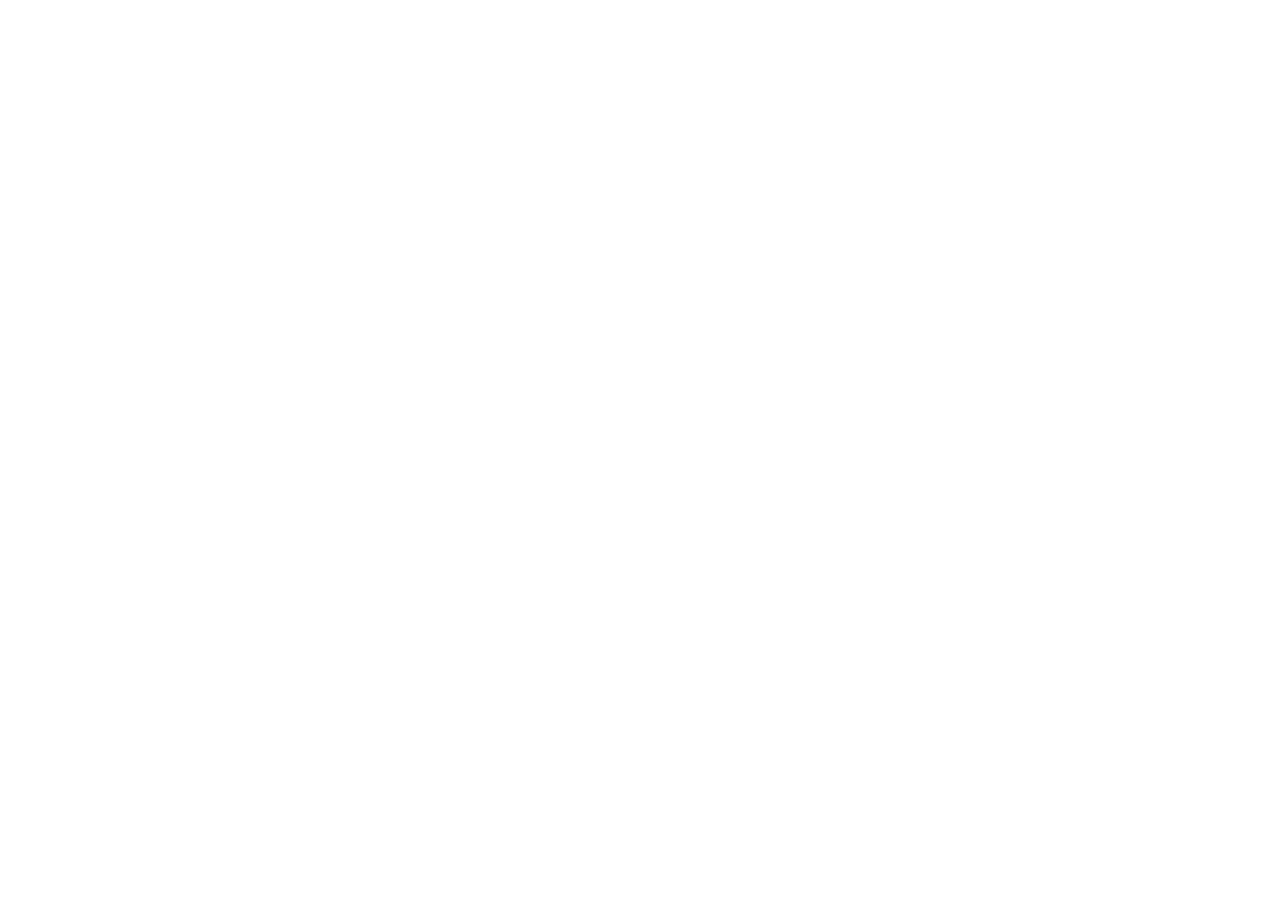
==== Card-glass-hover/index.html @ d4287542 "Practica de CSS con cards con efecto glass y hover" ====
<!DOCTYPE html>
<html lang="en">
<head>
  <meta charset="UTF-8">
  <meta http-equiv="X-UA-Compatible" content="IE=edge">
  <meta name="viewport" content="width=device-width, initial-scale=1.0">
  <link rel="stylesheet" href="estilos.css">
  <title>CardGlass - Hover</title>
</head>
<body>
  
</body>
</html>
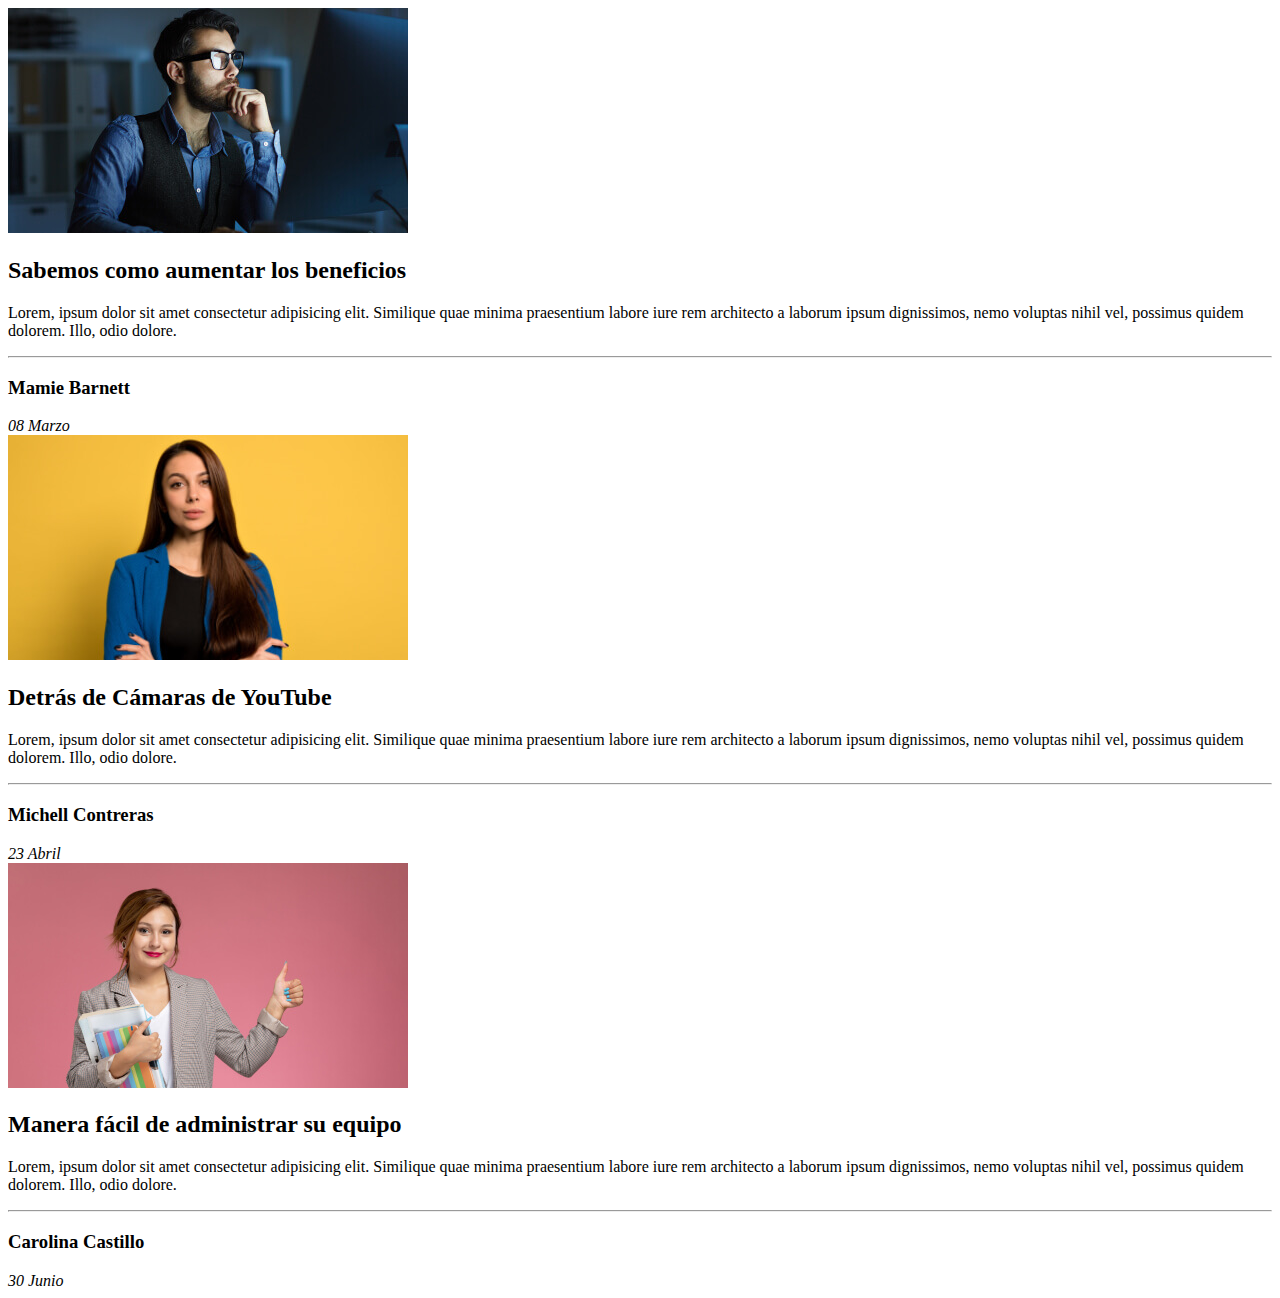
==== commit a7357129: "Terminando estructura" ====
--- a/Card-glass-hover/index.html
+++ b/Card-glass-hover/index.html
@@ -8,6 +8,51 @@
   <title>CardGlass - Hover</title>
 </head>
 <body>
-  
+
+  <div class="container_cards">
+
+    <div class="card">
+
+      <div class="card_head">
+        <img src="/Card-glass-hover/img/img-1.jpg" alt="Mamie Barnett">
+      </div>
+      <h2>Sabemos como aumentar los beneficios</h2>
+      <p>Lorem, ipsum dolor sit amet consectetur adipisicing elit. Similique quae minima praesentium labore iure rem architecto a laborum ipsum dignissimos, nemo voluptas nihil vel, possimus quidem dolorem. Illo, odio dolore.</p>
+      <hr>
+      <div class="card_footer">
+        <h3 class="user_name">Mamie Barnett</h3>
+        <i>08 Marzo</i>
+      </div>
+    </div>
+
+    <div class="card">
+      <div class="card_head">
+        <img src="/Card-glass-hover/img/img-2.jpg" alt="Michell Contreras">
+      </div>
+      <h2>Detrás de Cámaras de YouTube</h2>
+      <p>Lorem, ipsum dolor sit amet consectetur adipisicing elit. Similique quae minima praesentium labore iure rem architecto a laborum ipsum dignissimos, nemo voluptas nihil vel, possimus quidem dolorem. Illo, odio dolore.</p>
+      <hr>
+      <div class="card_footer">
+        <h3 class="user_name">Michell Contreras</h3>
+        <i>23 Abril</i>
+      </div>
+    </div>
+
+    <div class="card">
+      <div class="card_head">
+        <img src="/Card-glass-hover/img/img-3.jpg" alt="Carolina Castillo">
+      </div>
+      <h2>Manera fácil de administrar su equipo</h2>
+      <p>Lorem, ipsum dolor sit amet consectetur adipisicing elit. Similique quae minima praesentium labore iure rem architecto a laborum ipsum dignissimos, nemo voluptas nihil vel, possimus quidem dolorem. Illo, odio dolore.</p>
+      <hr>
+      <div class="card_footer">
+        <h3 class="user_name">Carolina Castillo</h3>
+        <i>30 Junio</i>
+      </div>
+
+    </div>
+
+  </div>
+
 </body>
 </html>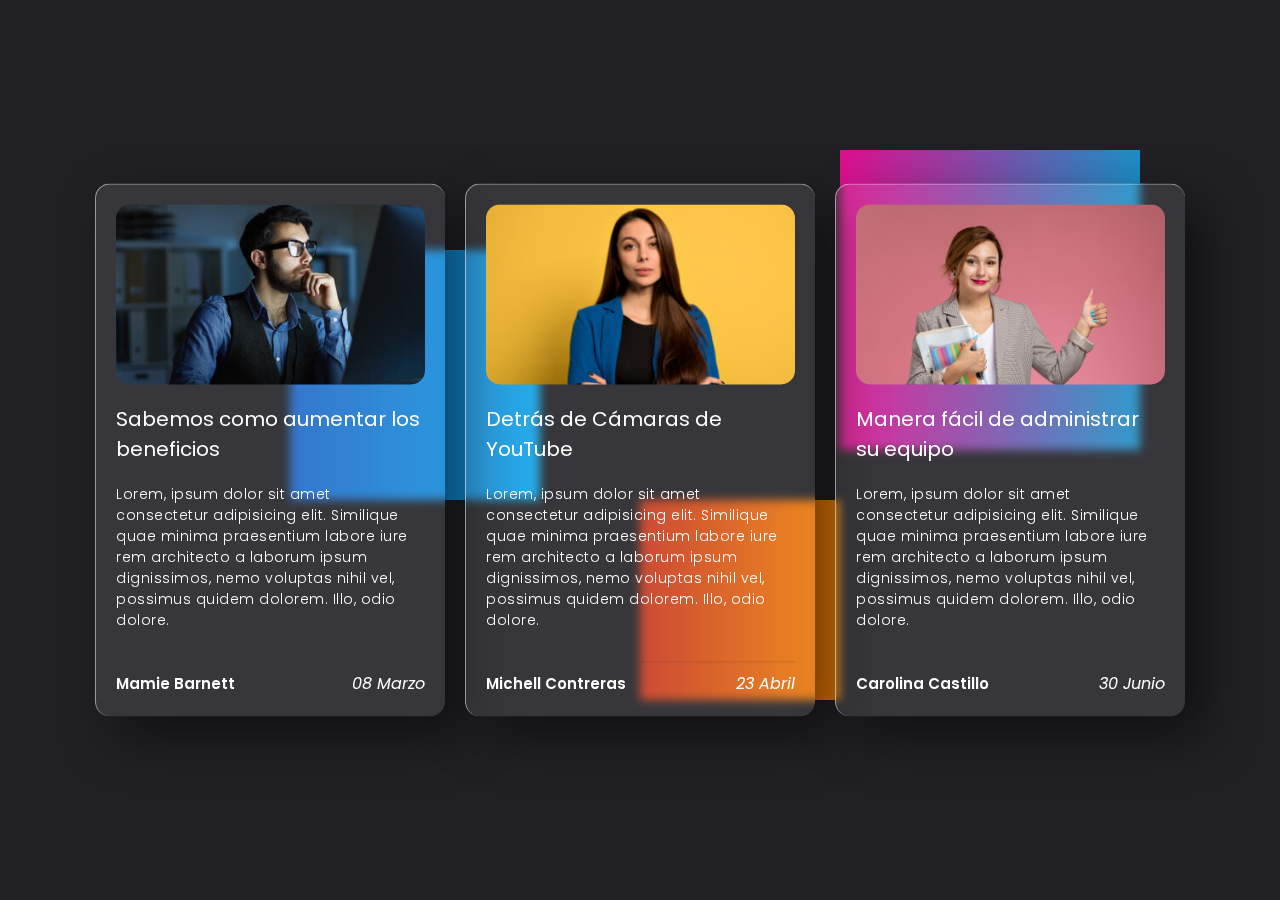
==== commit 1d502e1d: "Animaciones y fondo" ====
--- a/Card-glass-hover/index.html
+++ b/Card-glass-hover/index.html
@@ -8,6 +8,12 @@
   <title>CardGlass - Hover</title>
 </head>
 <body>
+
+  <div class="container_back-triangle">
+    <div class="triangle triangle1"></div>
+    <div class="triangle triangle2"></div>
+    <div class="triangle triangle3"></div>
+  </div>
 
   <div class="container_cards">
 
--- a/Card-glass-hover/estilos.css
+++ b/Card-glass-hover/estilos.css
@@ -0,0 +1,186 @@
+@import url('https://fonts.googleapis.com/css2?family=Poppins:wght@200;300;400;600&display=swap');
+
+*{
+  margin: 0;
+  padding: 0;
+  box-sizing: border-box;
+  font-family: 'Poppins', sans-serif;
+}
+
+body {
+  background-color: #212025;
+}
+
+.container_back-triangle {
+  max-width: 1200px;
+  height: 600px;
+  margin: auto;
+  position: fixed;
+  top: 50%;
+  left: 50%;
+  transform: translate(-50%, -50%);
+}
+
+.triangle {
+  width: 300px;
+  height: 300px;
+  position: absolute;
+}
+
+.triangle1{
+  background: linear-gradient(to left, #0ea1e6, #1e67c7);
+  right: 100px;
+  top: 100px;
+  width: 250px;
+  height: 250px;
+  animation: t1 5s ease infinite;
+}
+
+.triangle2{
+  background: linear-gradient(to left, #ee8105, #c7371e);
+  top: 350px;
+  width: 200px;
+  height: 200px;
+  animation: t2 9s ease infinite;
+}
+
+.triangle3{
+  background: linear-gradient(to left, #1b8fc5, #df0f8f);
+  left: 200px;
+  animation: t3 10s ease infinite;
+}
+
+.container_cards {
+  width: 100%;
+  margin: auto;
+  display: flex;
+  flex-wrap: wrap;
+  justify-content: center;
+  position: absolute;
+  top: 50%;
+  left: 50%;
+  transform: translate(-50%, -50%)
+}
+
+.card { 
+  width: 350px;
+  margin: 10px;
+  padding: 20px;
+  box-shadow: 20px 20px 50px rgba(0,0,0,0.5);
+  background-color: rgba(255,255,255,0.1);
+  border-left: 1px solid rgba(255,255,255,0.5);
+  border-top: 1px solid rgba(255,255,255,0.5);
+  border-radius: 15px;
+  backdrop-filter: blur(5px);
+  -webkit-backdrop-filter: blur(5px);
+  transition: all 300ms;
+  cursor: default;
+}
+
+.card_head { 
+  width: 100%;
+  height: 180px;
+  border-radius: 14pX;
+  overflow: hidden;
+}
+
+.card_head img {
+  width: 110%;
+  transition: all 300ms;
+}
+
+.card h2{
+  font-size: 20px;
+  font-weight: 400;
+  margin-top: 20px;
+  color: #fff;
+}
+
+.card p{
+  margin-top: 20px;
+  font-size: 14px; 
+  font-weight: 300;
+  color: #fff;
+  letter-spacing: 0.5px;
+}
+
+.card hr{
+  margin-top: 30px;
+  border: none;
+  height: 0.2px;
+  background: #41414138
+}
+
+.card_footer { 
+  margin-top: 10px;
+  display: flex;
+  color: #fff;
+  justify-content: space-between;
+  align-items: center;
+}
+
+.card_footer h3{
+  font-size: 15px;
+  font-weight: 600;
+}
+
+/*-----------------MEDIA QUERIES----------*/
+
+@media screen and (max-width: 1200px){
+  .container_cards{
+    position: relative;
+    top: 0;
+    left: 0;
+    transform: none;
+    margin-top: 100px;
+    padding-bottom: 100px;
+  }
+}
+
+/*-----------------ANIMATIONS----------*/
+
+
+.card:hover{
+  transform: translateY(-10px);
+}
+
+.card:hover .card_head img{
+  transform: scale(1.1);
+}
+
+@keyframes t1 {
+  0%{
+    transform: rotate(45deg) translateY(0px);
+  }
+  50%{
+    transform: rotate(45deg) translateY(20px);
+  }
+  100%{
+    transform: rotate(45deg) translateY(0px);
+  }
+}
+
+@keyframes t2 {
+  0%{
+    transform: rotate(65deg) translateY(0px);
+  }
+  50%{
+    transform: rotate(65deg) translateY(40px);
+  }
+  100%{
+    transform: rotate(65deg) translateY(0px);
+  }
+}
+
+@keyframes t3 {
+  0%{
+    transform: rotate(45deg) translateY(0px);
+  }
+  50%{
+    transform: rotate(45deg) translateY(50px)
+    translateX(-15px);
+  }
+  100%{
+    transform: rotate(45deg) translateY(0px);
+  }
+}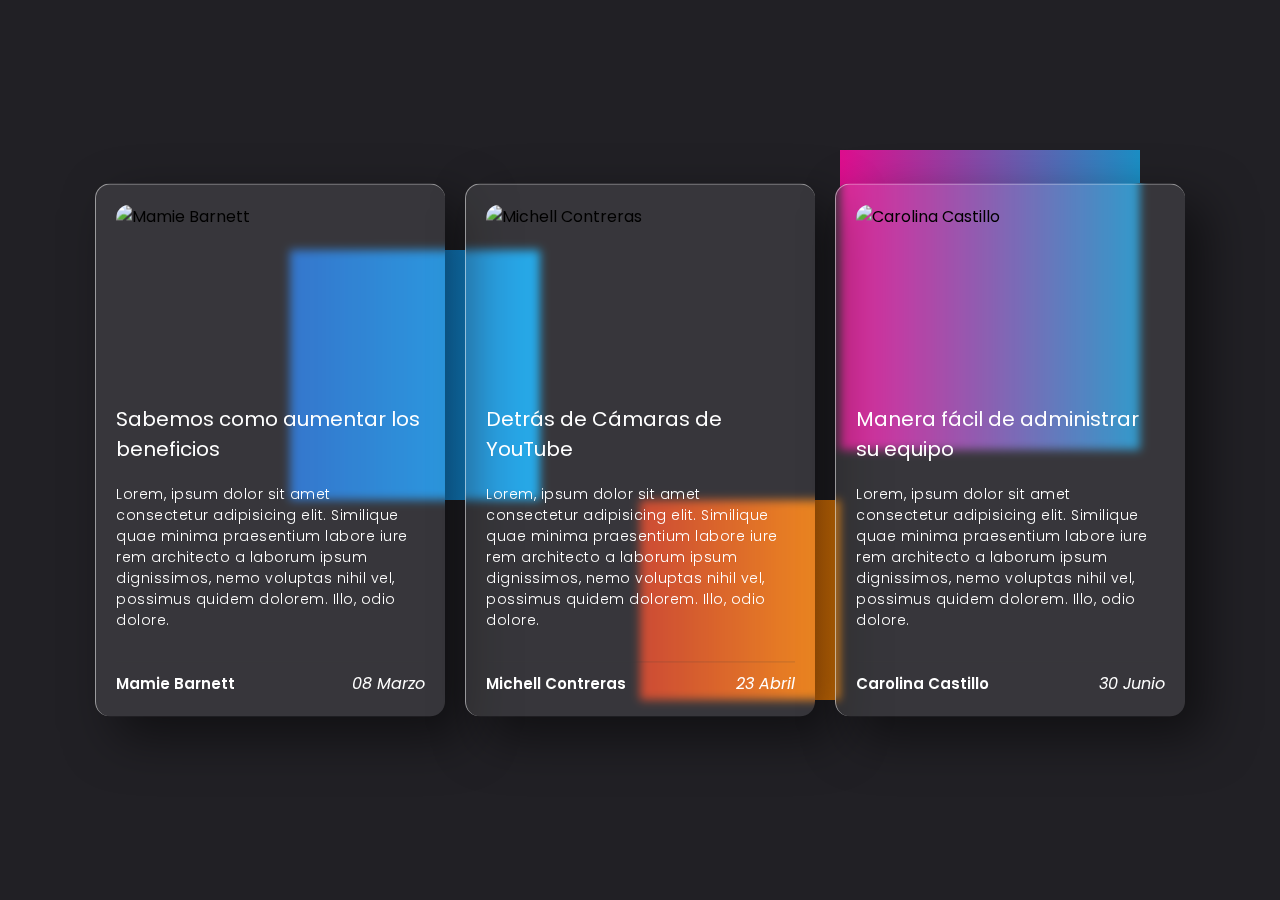
==== commit 2f1988c9: "arreglada ruta de imagenes" ====
--- a/Card-glass-hover/index.html
+++ b/Card-glass-hover/index.html
@@ -20,7 +20,7 @@
     <div class="card">
 
       <div class="card_head">
-        <img src="/Card-glass-hover/img/img-1.jpg" alt="Mamie Barnett">
+        <img src="/img/img-1.jpg" alt="Mamie Barnett">
       </div>
       <h2>Sabemos como aumentar los beneficios</h2>
       <p>Lorem, ipsum dolor sit amet consectetur adipisicing elit. Similique quae minima praesentium labore iure rem architecto a laborum ipsum dignissimos, nemo voluptas nihil vel, possimus quidem dolorem. Illo, odio dolore.</p>
@@ -33,7 +33,7 @@
 
     <div class="card">
       <div class="card_head">
-        <img src="/Card-glass-hover/img/img-2.jpg" alt="Michell Contreras">
+        <img src="/img/img-2.jpg" alt="Michell Contreras">
       </div>
       <h2>Detrás de Cámaras de YouTube</h2>
       <p>Lorem, ipsum dolor sit amet consectetur adipisicing elit. Similique quae minima praesentium labore iure rem architecto a laborum ipsum dignissimos, nemo voluptas nihil vel, possimus quidem dolorem. Illo, odio dolore.</p>
@@ -46,7 +46,7 @@
 
     <div class="card">
       <div class="card_head">
-        <img src="/Card-glass-hover/img/img-3.jpg" alt="Carolina Castillo">
+        <img src="/img/img-3.jpg" alt="Carolina Castillo">
       </div>
       <h2>Manera fácil de administrar su equipo</h2>
       <p>Lorem, ipsum dolor sit amet consectetur adipisicing elit. Similique quae minima praesentium labore iure rem architecto a laborum ipsum dignissimos, nemo voluptas nihil vel, possimus quidem dolorem. Illo, odio dolore.</p>
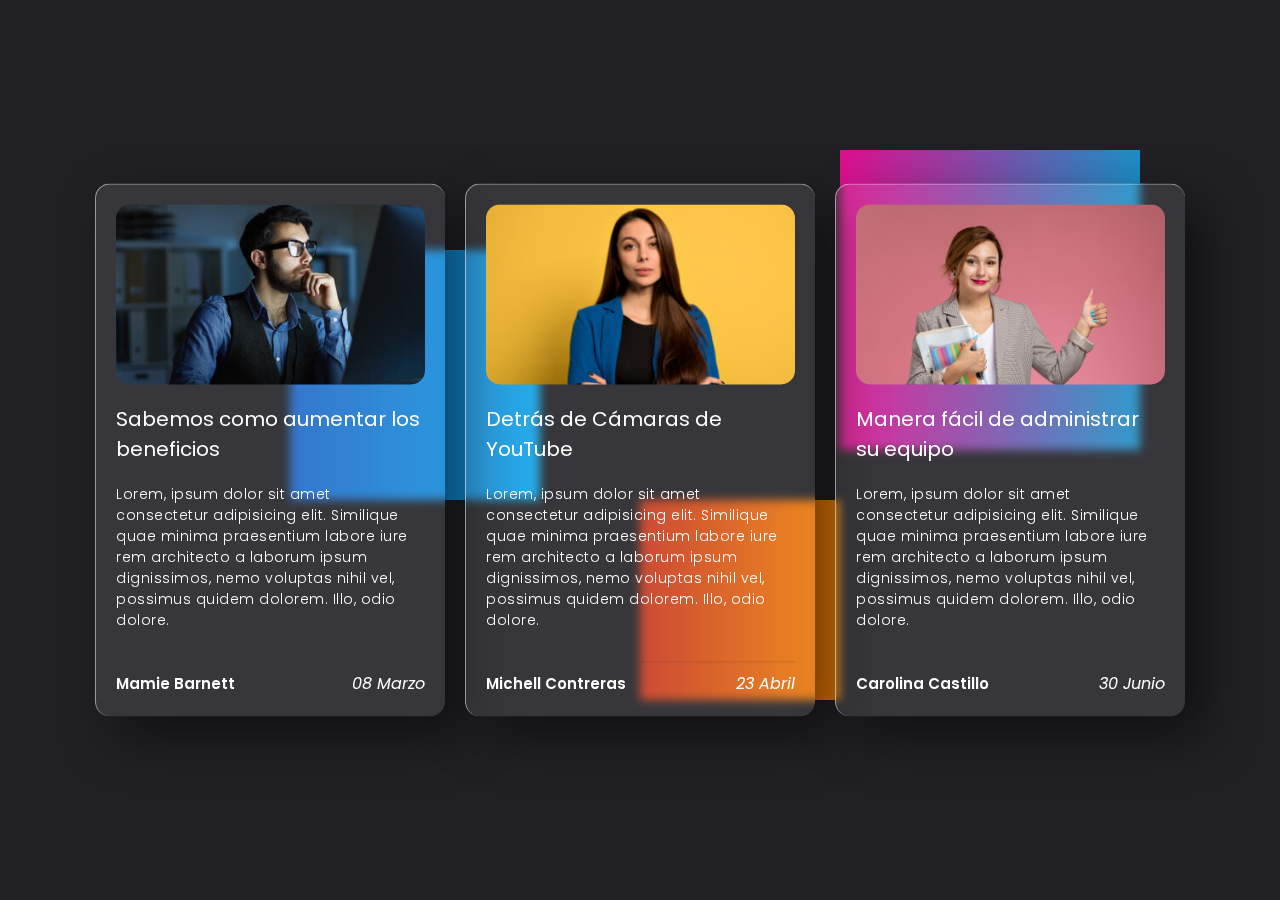
==== commit 625dfed8: "iniciando nuevos retos de frontendmentor" ====
--- a/Card-glass-hover/index.html
+++ b/Card-glass-hover/index.html
@@ -20,7 +20,7 @@
     <div class="card">
 
       <div class="card_head">
-        <img src="/img/img-1.jpg" alt="Mamie Barnett">
+        <img src="./img/img-1.jpg" alt="Mamie Barnett">
       </div>
       <h2>Sabemos como aumentar los beneficios</h2>
       <p>Lorem, ipsum dolor sit amet consectetur adipisicing elit. Similique quae minima praesentium labore iure rem architecto a laborum ipsum dignissimos, nemo voluptas nihil vel, possimus quidem dolorem. Illo, odio dolore.</p>
@@ -33,7 +33,7 @@
 
     <div class="card">
       <div class="card_head">
-        <img src="/img/img-2.jpg" alt="Michell Contreras">
+        <img src="./img/img-2.jpg" alt="Michell Contreras">
       </div>
       <h2>Detrás de Cámaras de YouTube</h2>
       <p>Lorem, ipsum dolor sit amet consectetur adipisicing elit. Similique quae minima praesentium labore iure rem architecto a laborum ipsum dignissimos, nemo voluptas nihil vel, possimus quidem dolorem. Illo, odio dolore.</p>
@@ -46,7 +46,7 @@
 
     <div class="card">
       <div class="card_head">
-        <img src="/img/img-3.jpg" alt="Carolina Castillo">
+        <img src="./img/img-3.jpg" alt="Carolina Castillo">
       </div>
       <h2>Manera fácil de administrar su equipo</h2>
       <p>Lorem, ipsum dolor sit amet consectetur adipisicing elit. Similique quae minima praesentium labore iure rem architecto a laborum ipsum dignissimos, nemo voluptas nihil vel, possimus quidem dolorem. Illo, odio dolore.</p>
